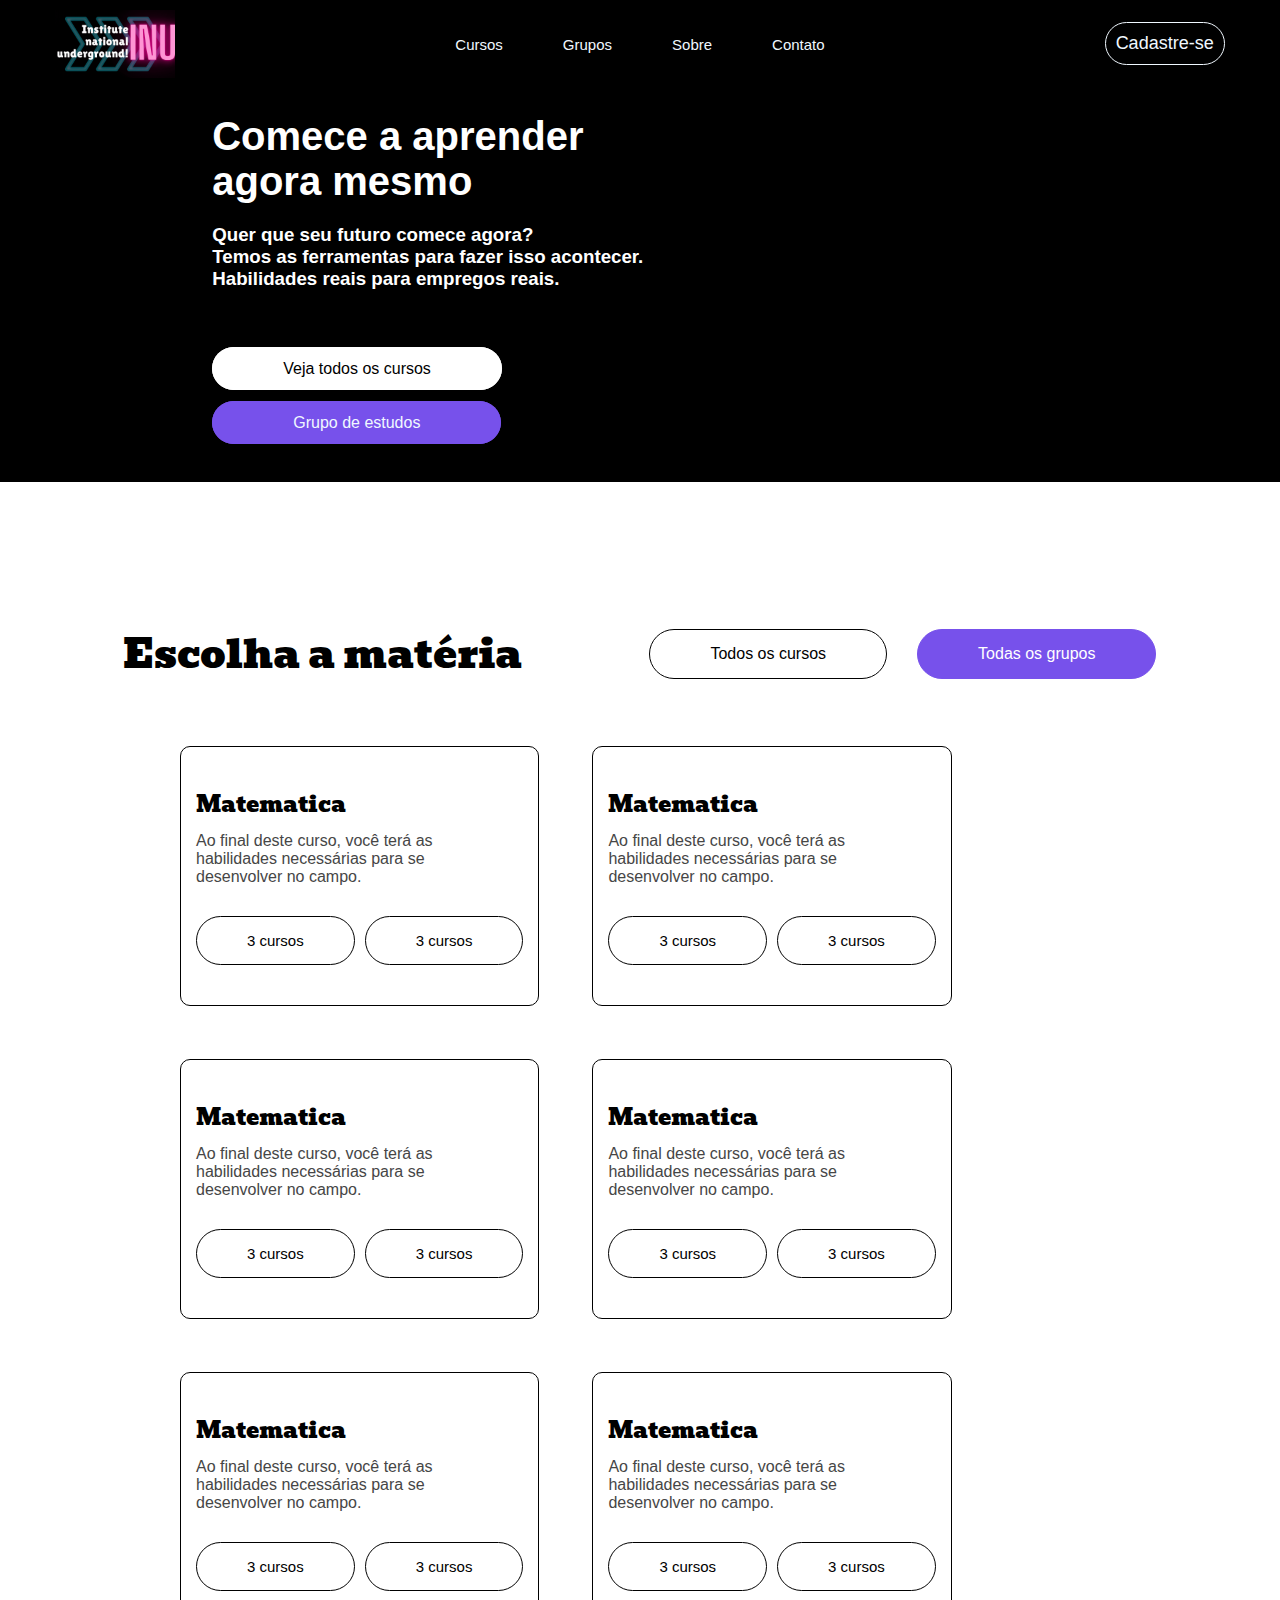
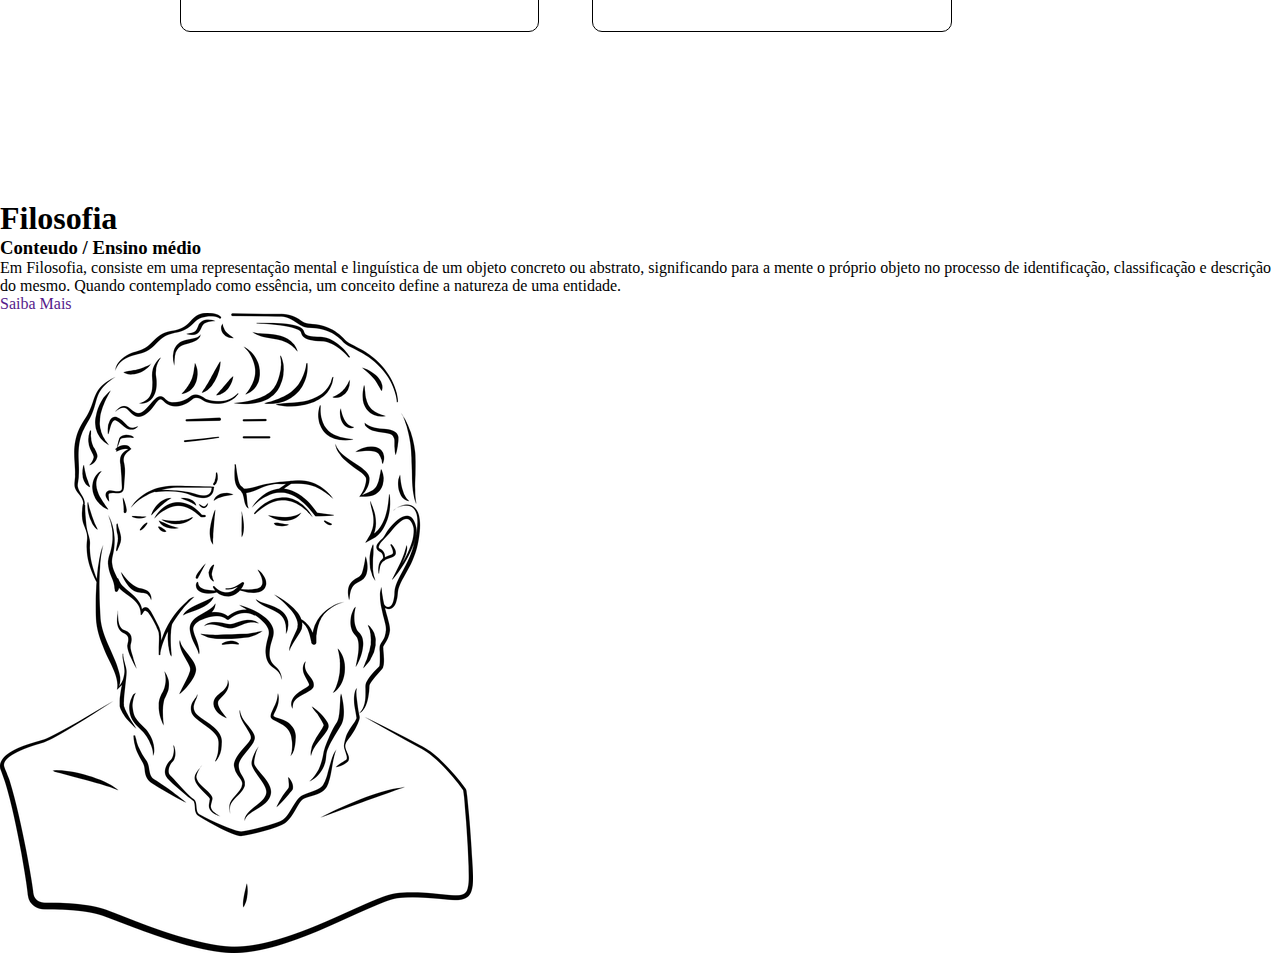
==== inicio.html @ 2076b04e "inicio" ====
<!DOCTYPE html>
<html lang="pt-BR">
<head>
    <meta charset="UTF-8">
    <meta http-equiv="X-UA-Compatible" content="IE=edge">
    <meta name="viewport" content="width=device-width, initial-scale=1.0">
    <title>Inicio</title>
    <link rel="stylesheet" href="inicio.css">
    <link href="https://fonts.googleapis.com/css2?family=Bevan&display=swap" rel="stylesheet">
</head>
<body>
    
    <header class="cabecalho">
        <!-- Barra de navegação -->
        <nav class="cabecalhoMenu">
            <!-- Imagem do site -->
            <img class="cabecalhoImage" width="120px" src="INU.gif">
            <!-- Opções de escolha -->
            <ul>
            
            <li>
                <a class="cabecalhoMenuItem" href="">Cursos </a>
                <ul>
                <li><a href=""> Portugues</a></li>
                <li><a href=""> Matematica</a></li>
                <li><a href=""> Ingles</a></li>
                </ul>
            </li>
            <li><a class="cabecalhoMenuItem"href="">Grupos</a></li>
            <li><a class="cabecalhoMenuItem"href="">Sobre</a></li>
            <li><a class="cabecalhoMenuItem"href="">Contato</a></li>
            </ul>
            <!-- Botão para entrar na salas de estudo -->
            <a class="cabecalhoMenuBotao"href="">Cadastre-se</a>
        </nav>
    </header>

    <main class="todoConteudo">
        <!-- Primeiro contudo -->
        <section class="primeiroConteudo">
            <div class="conteudo1">
                <h1 class="conteudo1Texto1">Comece a aprender<br> agora mesmo</h1>
                <h3 class="conteudo1Texto2">Quer que seu futuro comece agora? <br> Temos as ferramentas para fazer isso acontecer.<br> Habilidades reais para empregos reais.</h3>
                <div class="conteudoSpace">
                    <a  class="conteudo1Botao1" href="">Veja todos os cursos</a><br><br><br>
                    <a  class="conteudo1Botao2" href="">Grupo de estudos</a>
                </div>
            </div>
            <div class="conteudoImagens">
            <img class="conteudoImagem1" width="200px" src="https://irt-cdn.multiscreensite.com/7bb0dc3ec12b401487d1ac549ee08159/dms3rep/multi/circles.png" alt="" id="1511404975" class="" data-dm-image-path="https://irt-cdn.multiscreensite.com/7bb0dc3ec12b401487d1ac549ee08159/dms3rep/multi/circles.png"/>
            <img class="conteudoImagem2" width="350px" src="https://irt-cdn.multiscreensite.com/7bb0dc3ec12b401487d1ac549ee08159/dms3rep/multi/man_studying.png" alt="" id="1409312964" class="" data-dm-image-path="https://irt-cdn.multiscreensite.com/7bb0dc3ec12b401487d1ac549ee08159/dms3rep/multi/man_studying.png"/>
            <img class="conteudoImagem3"src="https://irt-cdn.multiscreensite.com/7bb0dc3ec12b401487d1ac549ee08159/dms3rep/multi/icon.svg" alt="" id="1851915875" class="" data-dm-image-path="https://irt-cdn.multiscreensite.com/7bb0dc3ec12b401487d1ac549ee08159/dms3rep/multi/icon.svg"/>
        </div>
        </section>

            <!-- Segundo conteudo -->
        <section class="segundoConteudo">
            <div class="conteudo2">
                <h1 class="conteudo2Texto">Escolha a matéria</h1>
            <div class="conteudo2Botoes">
                <a class="conteudo2Botao1" href="">Todos os cursos</a>
                <a class="conteudo2Botao2" href="">Todas os grupos</a>
            </div>
            </div>
        </section>

            <!-- Terceiro conteudo -->
        <section class="terceiroConteudo">
            <div class="conteudo3">
                <div class="conteudos3Boxs">
                    <h2 class="conteudo3Titulos">Matematica</h2>
                    <p class="conteudo3ConteudoBox">Ao final deste curso, você terá as<br> habilidades necessárias para se <br>desenvolver no campo.</p>
                    <div class="conteudo3Botoes">
                        <a class="conteudo3Botao" href="">3 cursos</a>
                        <a class="conteudo3Botao" href="">3 cursos</a>
                    </div>
                </div>

                <div class="conteudos3Boxs">
                    <h2 class="conteudo3Titulos">Matematica</h2>
                    <p class="conteudo3ConteudoBox">Ao final deste curso, você terá as<br> habilidades necessárias para se <br>desenvolver no campo.</p>
                    <div class="conteudo3Botoes">
                        <a class="conteudo3Botao" href="">3 cursos</a>
                        <a class="conteudo3Botao" href="">3 cursos</a> 
                    </div>
                </div>

                <div class="conteudos3Boxs">
                    <h2 class="conteudo3Titulos">Matematica</h2>
                    <p class="conteudo3ConteudoBox">Ao final deste curso, você terá as<br> habilidades necessárias para se <br>desenvolver no campo.</p>
                    <div class="conteudo3Botoes">
                        <a class="conteudo3Botao" href="">3 cursos</a>
                        <a class="conteudo3Botao" href="">3 cursos</a>
                    </div>
                </div>

                <div class="conteudos3Boxs">
                    <h2 class="conteudo3Titulos">Matematica</h2>
                    <p class="conteudo3ConteudoBox">Ao final deste curso, você terá as<br> habilidades necessárias para se <br>desenvolver no campo.</p>
                    <div class="conteudo3Botoes">
                        <a class="conteudo3Botao" href="">3 cursos</a>
                        <a class="conteudo3Botao" href="">3 cursos</a> 
                    </div>
                </div>

                <div class="conteudos3Boxs">
                    <h2 class="conteudo3Titulos">Matematica</h2>
                    <p class="conteudo3ConteudoBox">Ao final deste curso, você terá as<br> habilidades necessárias para se <br>desenvolver no campo.</p>
                    <div class="conteudo3Botoes">
                        <a class="conteudo3Botao" href="">3 cursos</a>
                        <a class="conteudo3Botao" href="">3 cursos</a>
                    </div>
                </div>

                <div class="conteudos3Boxs">
                    <h2 class="conteudo3Titulos">Matematica</h2>
                    <p class="conteudo3ConteudoBox">Ao final deste curso, você terá as<br> habilidades necessárias para se <br>desenvolver no campo.</p>
                    <div class="conteudo3Botoes">
                        <a class="conteudo3Botao" href="">3 cursos</a>
                        <a class="conteudo3Botao" href="">3 cursos</a>
                    </div>
                </div>
            </div>
        </section>

        <!-- quarto conteudo -->

        <section>
            <div>
                <img src="https://irt-cdn.multiscreensite.com/7bb0dc3ec12b401487d1ac549ee08159/dms3rep/multi/new_label_1.png" alt="" id="1358305769" class="" data-dm-image-path="https://irt-cdn.multiscreensite.com/7bb0dc3ec12b401487d1ac549ee08159/dms3rep/multi/new_label_1.png"/>
                <h1>Filosofia</h1>
                <h3>Conteudo / Ensino médio</h3>
                <p>Em Filosofia, consiste em uma representação mental e linguística de um objeto concreto ou abstrato, significando para a mente o próprio objeto no processo de identificação, classificação e descrição do mesmo. Quando contemplado como essência, um conceito define a natureza de uma entidade.</p>
                <a href="">Saiba Mais</a>
            </div>
            <img src="filosofo.png"/>
        </section>

    </main>

    <footer>

    </footer>
</body>
</html>
---- inicio.css ----
*{
    margin: 0;
    padding: 0;
    box-sizing: border-box;
    text-decoration: none;
}
/* Barra de rolagem */
body::-webkit-scrollbar{
    width: 5px; 
}
body::-webkit-scrollbar-track{
    background-color: rgb(44, 44, 44);
}
body::-webkit-scrollbar-thumb{
    background-color: rgb(184, 184, 184);
    border-radius: 20px;
}
/* barra de navegar */
.cabecalho{
    background-color: black;
    padding: 10px;
    display: flex;
    flex-direction: row;
    align-items: center;
    justify-content: space-around;
    position: fixed;
    top: 0;
    left: 0;
    width: 100%;
    z-index: 10;
  
}
/* Menu */
.cabecalhoMenu{
    display: flex;
    align-items: center;
    gap: 280px;
    
}
.cabecalhoMenu ul{
    display: flex;
    gap: 60px;
    list-style: none;
    padding-top: 2px;
    
}
.cabecalhoMenu ul li a{
    display: block;
    position: relative;
    color: aliceblue;
    background-color: black;
    font-family: Arial, "Helvetica Neue", Helvetica, sans-serif
    

}
.cabecalhoMenu ul li a:hover {
    color: rgb(255, 196, 0);
    
    
    
}
/* sub menu */
.cabecalhoMenu ul ul {
    display: none;
    position: absolute;
 
}
.cabecalhoMenu ul li:hover ul {
    display: block;
 
}

.cabecalhoMenu ul ul {
    width: 100px;
    
 
}
.cabecalhoMenu ul ul li a{
    display: block;
    padding-top: 10px;

 
}

.cabecalhoMenuItem{
    color: aliceblue;
    font-family: Arial, "Helvetica Neue", Helvetica, sans-serif;
    font-size: 15px;

}
a.cabecalhoMenuItem:hover,a.cabecalhoMenuItem:active{
    color: rgb(255, 196, 0);
}
.cabecalhoMenuBotao{
    color: aliceblue;
    font-family: Arial, Helvetica, sans-serif;
    font-size: large;
    border: solid 1.5px;
    padding-left: 25px;
    padding-right: 25px;
    padding: 10px;
    border-color:aliceblue;
    border-radius: 40px;
}
a.cabecalhoMenuBotao:hover,a.cabecalhoMenuBotao:active{
    border-color: rgb(255, 196, 0);
}

/* main */
/* Primeiro conteudo */
.todoConteudo{
    margin-top: 64px;
    
    
}
.primeiroConteudo{
 
    background-color: black;
    display: flex;
    flex-direction: row;
    align-items: center;
    justify-content: space-around;
    padding-block-end:50px ;
    padding-top:50px ;



}
.conteudo1Texto1{
    color: white;
    font-size: 40px;
    font-family: Arial, "Helvetica Neue", Helvetica, sans-serif;
}
.conteudo1Texto2{
    color: white;
    margin-top: 20px;
    font-family: Arial, "Helvetica Neue", Helvetica, sans-serif;
   
}
.conteudoSpace{
    margin-top: 70px;
}
.conteudo1Botao1{
    margin-top: 200px;
    border: solid 1px;
    border-color:white;
    border-radius: 40px;
    color: black;
    background-color: white;
    padding-left: 70px;
    padding-right: 70px;
    padding-block-end: 12px;
    padding-top: 12px; 
    font-family: Arial, Helvetica, sans-serif; 
}
.conteudo1Botao1:hover{
    background-color: black;
    color: white;
    border-color: rgb(0, 0, 236);
}
.conteudo1Botao2{
    margin-top: 200px;
    border: solid 1px;
    border-color:rgb(119, 81, 235);
    border-radius: 40px;
    color: aliceblue;
    background-color: rgb(119, 81, 235);
    padding-left: 80px;
    padding-right: 80px;
    padding-block-end: 12px;
    padding-top: 12px; 
    font-family: Arial, Helvetica, sans-serif;   
}
.conteudo1Botao2:hover{
    background-color: black;
    color: white;
    border-color: rgb(0, 0, 236);
}

.conteudoImagem1{
    position: absolute;
    right:100px;
    top:360px;
    z-index: 1;
}
.conteudoImagem2{
    position: absolute;
    right: 250px;
    top: 120px;
    z-index: 0;
}
.conteudoImagem3{
    position: absolute;
    right: 650px;
    top: 360px;
    z-index: 0;
}
/* conteudo 2 */

.segundoConteudo{
    padding: 60px;
    margin-top: 80px;
    padding-block-end:0 ;
}
.conteudo2{
    display: flex;
    align-items: center;
    justify-content: space-around;
}
.conteudo2Texto{
    font-family:'Bevan', cursive;
    font-size:40px;
    font-weight:100;
}
.conteudo2Botoes{
    display: flex;
    gap: 30px;
}
.conteudo2Botao1{
    border: solid 1px;
    border-color:black;
    border-radius: 40px;
    color: black;
    background-color: white;
    padding-left: 60px;
    padding-right: 60px;
    padding-block-end: 15px;
    padding-top: 15px; 
    font-family: Arial, Helvetica, sans-serif; 
}
.conteudo2Botao1:hover{
    background-color: black;
    color: white;
}
.conteudo2Botao2{
    border: solid 1px;
    border-color:rgb(119, 81, 235);
    border-radius: 40px;
    color: white;
    background-color: rgb(119, 81, 235);
    padding-left: 60px;
    padding-right: 60px;
    padding-block-end: 15px;
    padding-top: 15px; 
    font-family: Arial, Helvetica, sans-serif; 
}
.conteudo2Botao2:hover{
    background-color: white;
    color: black;
    border-color: white;
}

/* conteudo 3 */

.terceiroConteudo{
    padding: 60px;
    padding-left: 180px;
    padding-right: 180px;
    padding-block-end:150px ;
}
.conteudo3{
    display: flex;  
    flex-wrap: wrap;
    gap: 53px;
}
.conteudos3Boxs{
    border: solid 1px black;
    border-radius: 10px;
    padding-left: 15px;
    padding-right: 15px;
    padding-top: 40px;
    padding-block-end: 40px;
    
}
.conteudo3Botoes{
    display: flex ;
    gap: 10px;
}
.conteudo3Botao{
    border: 1px solid black;
    background-color: white;
    color: black;
    border-radius: 40px;
    padding-left: 50px;
    padding-right: 50px;
    padding-top: 15px;
    padding-block-end: 15px;
    align-items: center;
    font-family: 'Segoe UI', Tahoma, Geneva, Verdana, sans-serif;
    font-size: 15px;
}
.conteudo3Botao:hover{
    background-color: black;
    color: white;
}
.conteudo3Titulos{
    font-family:'Bevan', cursive;
    font-size:22px;
    font-weight:100;
    padding-block-end:10px ;

}
.conteudo3ConteudoBox{
    font-family: Arial, Helvetica, sans-serif;
    color: rgb(70, 70, 70);
    padding-block-end:30px ;
}
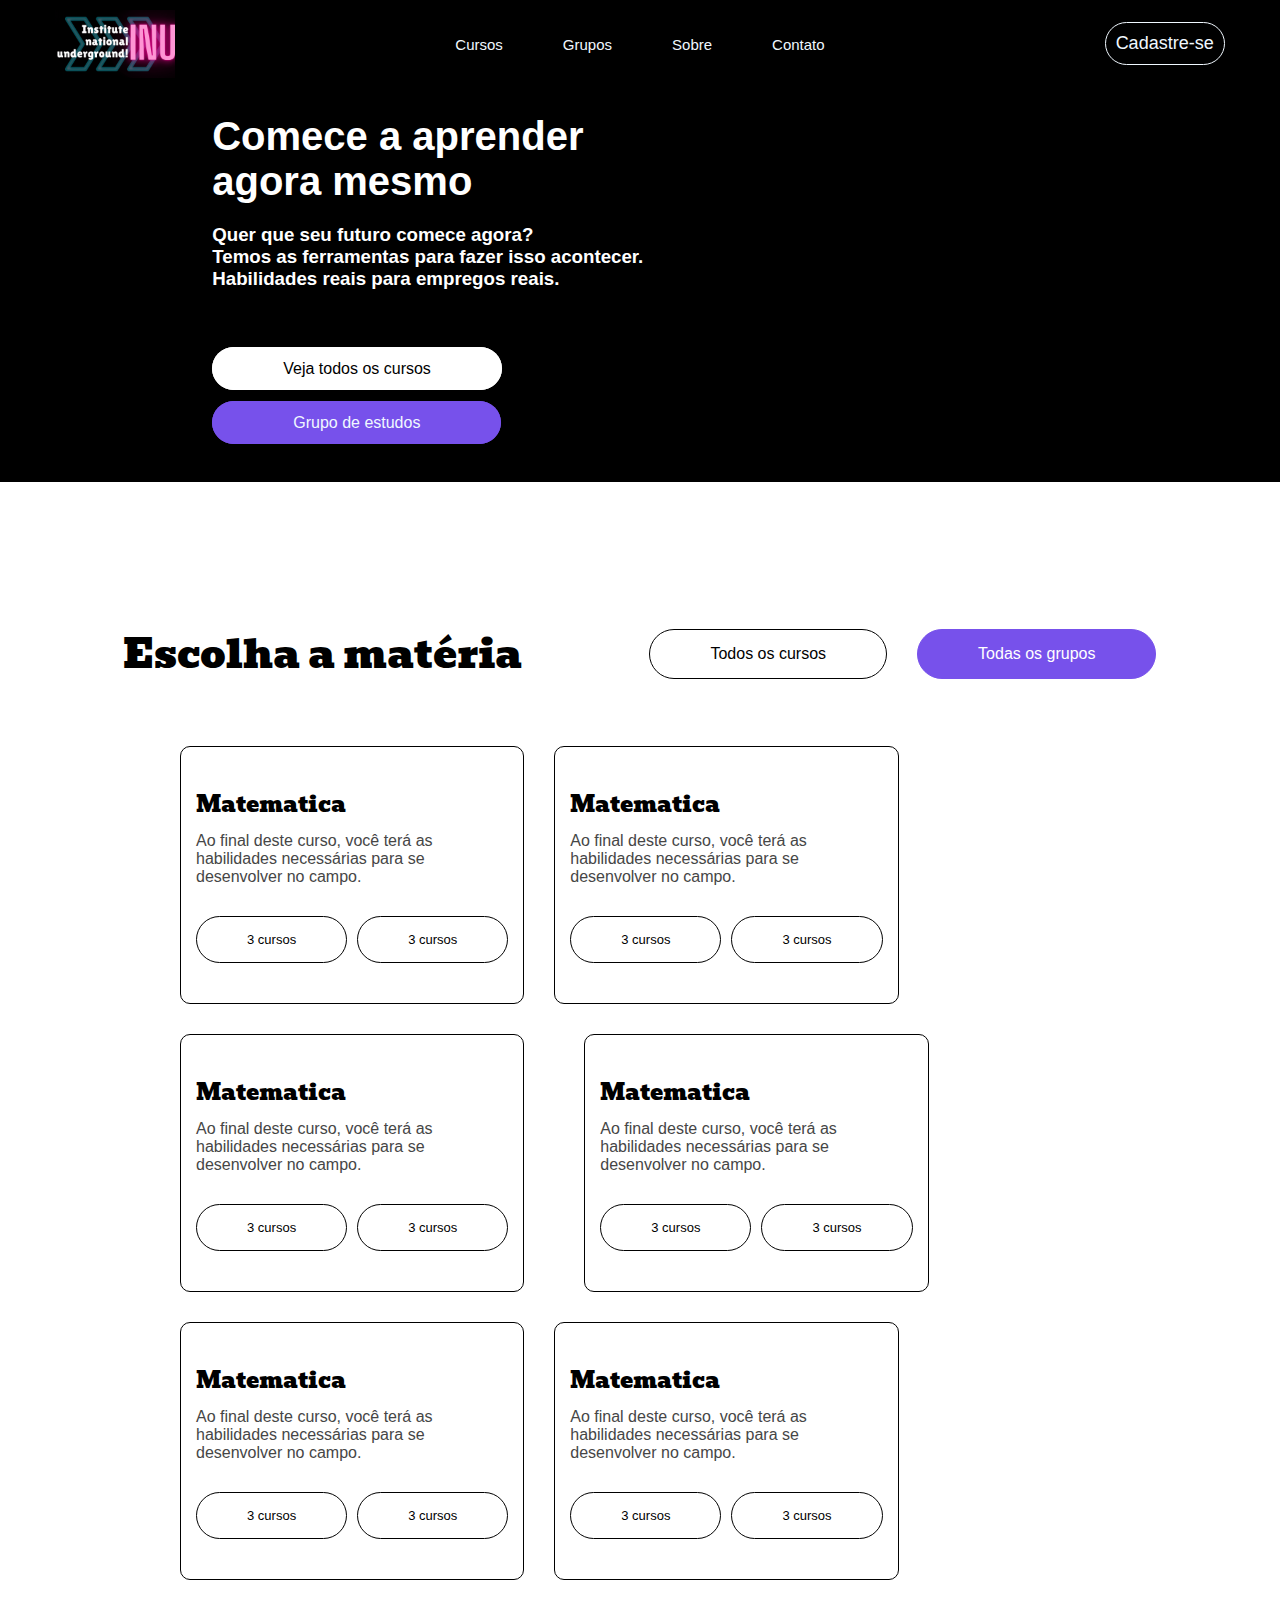
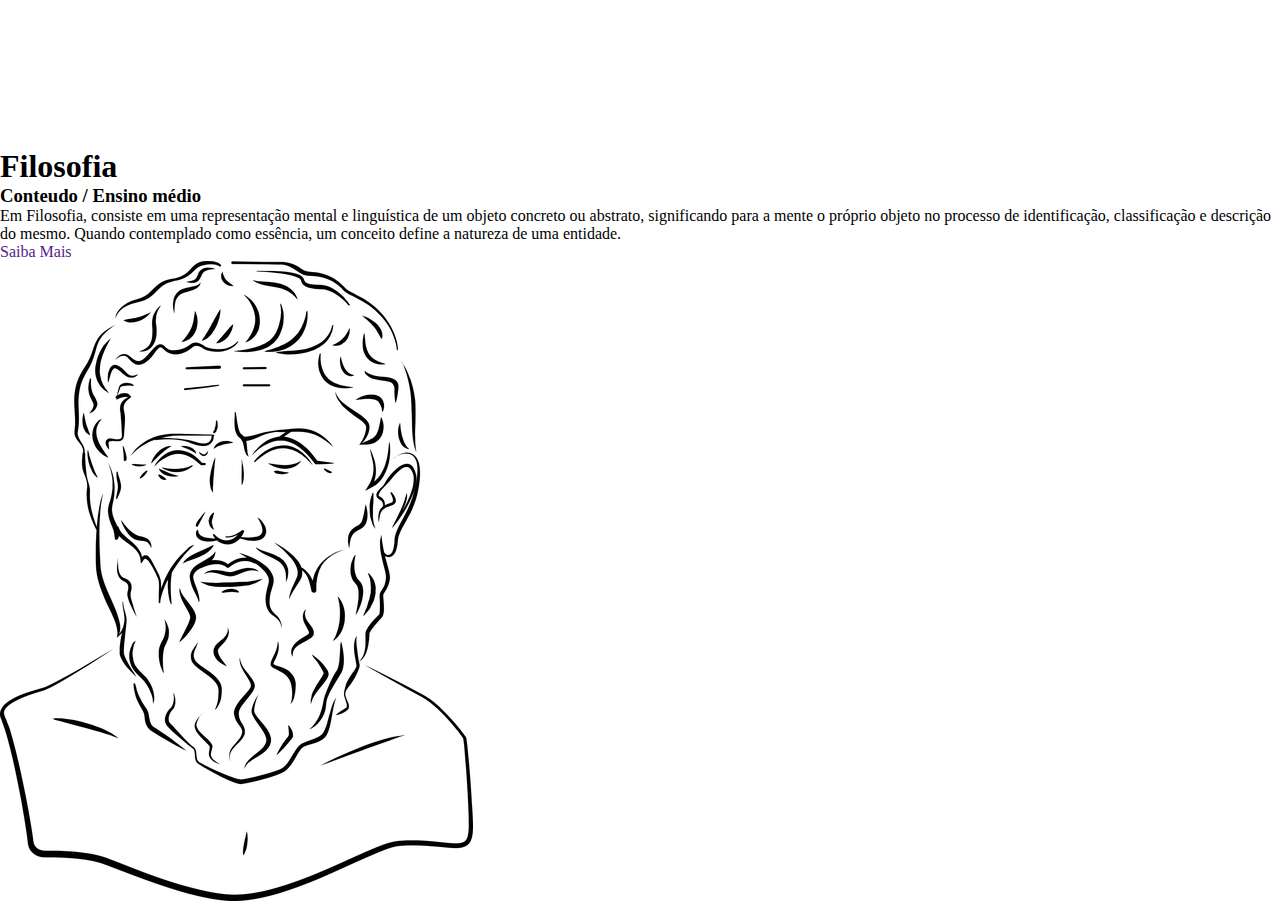
==== commit 72a4a310: "continuação" ====
--- a/inicio.html
+++ b/inicio.html
@@ -24,6 +24,7 @@
                 <li><a href=""> Portugues</a></li>
                 <li><a href=""> Matematica</a></li>
                 <li><a href=""> Ingles</a></li>
+                <li><a href=""> Programação</a></li>
                 </ul>
             </li>
             <li><a class="cabecalhoMenuItem"href="">Grupos</a></li>
@@ -93,7 +94,9 @@
                         <a class="conteudo3Botao" href="">3 cursos</a>
                     </div>
                 </div>
-
+       
+<br>
+         
                 <div class="conteudos3Boxs">
                     <h2 class="conteudo3Titulos">Matematica</h2>
                     <p class="conteudo3ConteudoBox">Ao final deste curso, você terá as<br> habilidades necessárias para se <br>desenvolver no campo.</p>
@@ -121,19 +124,20 @@
                     </div>
                 </div>
             </div>
+           
         </section>
 
         <!-- quarto conteudo -->
 
-        <section>
-            <div>
-                <img src="https://irt-cdn.multiscreensite.com/7bb0dc3ec12b401487d1ac549ee08159/dms3rep/multi/new_label_1.png" alt="" id="1358305769" class="" data-dm-image-path="https://irt-cdn.multiscreensite.com/7bb0dc3ec12b401487d1ac549ee08159/dms3rep/multi/new_label_1.png"/>
-                <h1>Filosofia</h1>
-                <h3>Conteudo / Ensino médio</h3>
-                <p>Em Filosofia, consiste em uma representação mental e linguística de um objeto concreto ou abstrato, significando para a mente o próprio objeto no processo de identificação, classificação e descrição do mesmo. Quando contemplado como essência, um conceito define a natureza de uma entidade.</p>
-                <a href="">Saiba Mais</a>
+        <section class="quartoConteudo">
+            <div class="conteudo4">
+                <img class="conteudo4Imagem1" src="https://irt-cdn.multiscreensite.com/7bb0dc3ec12b401487d1ac549ee08159/dms3rep/multi/new_label_1.png" alt="" id="1358305769" class="" data-dm-image-path="https://irt-cdn.multiscreensite.com/7bb0dc3ec12b401487d1ac549ee08159/dms3rep/multi/new_label_1.png"/>
+                <h1 class="conteudo4Titulo">Filosofia</h1>
+                <h3 class="conteudo4SubTitulo">Conteudo / Ensino médio</h3>
+                <p class="conteudo4Conteudo">Em Filosofia, consiste em uma representação mental e linguística de um objeto concreto ou abstrato, significando para a mente o próprio objeto no processo de identificação, classificação e descrição do mesmo. Quando contemplado como essência, um conceito define a natureza de uma entidade.</p>
+                <a class="conteudo4Botao" href="">Saiba Mais</a>
             </div>
-            <img src="filosofo.png"/>
+            <img class="conteudo4Imagem2" src="filosofo.png"/>
         </section>
 
     </main>
--- a/inicio.css
+++ b/inicio.css
@@ -260,9 +260,10 @@
     padding-block-end:150px ;
 }
 .conteudo3{
-    display: flex;  
+    display: flex; 
     flex-wrap: wrap;
-    gap: 53px;
+    flex-direction: row;
+    gap: 30px;
 }
 .conteudos3Boxs{
     border: solid 1px black;
@@ -288,7 +289,7 @@
     padding-block-end: 15px;
     align-items: center;
     font-family: 'Segoe UI', Tahoma, Geneva, Verdana, sans-serif;
-    font-size: 15px;
+    font-size: 13px;
 }
 .conteudo3Botao:hover{
     background-color: black;
@@ -306,3 +307,16 @@
     color: rgb(70, 70, 70);
     padding-block-end:30px ;
 }
+
+/* 4 conteudo */
+
+.quartoConteudo{
+    background-image:  url(https://irp.cdn-website.com/md/pexels/dms3rep/multi/mobile/pexels-photo-114979.jpeg );
+    background-repeat: no-repeat;
+    background-size: 2000px 750px;
+    
+    
+    
+    
+   
+}